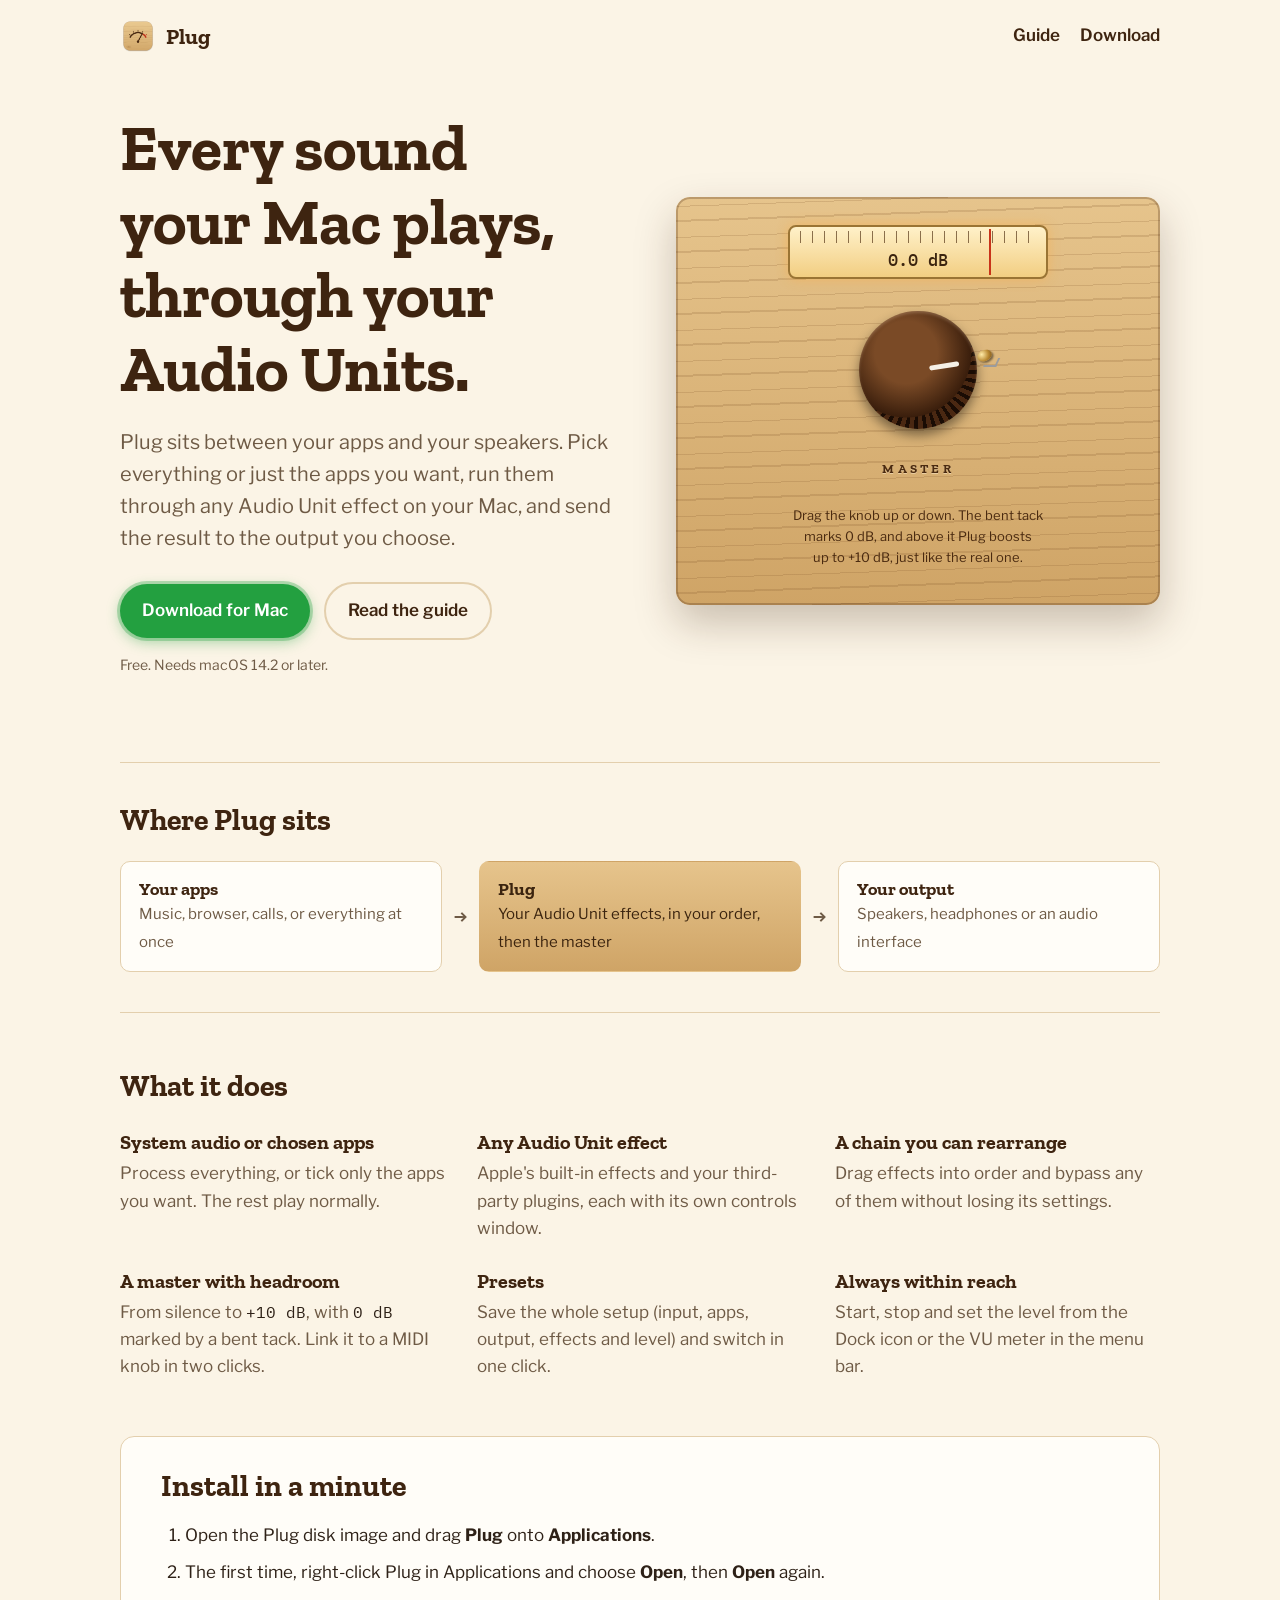
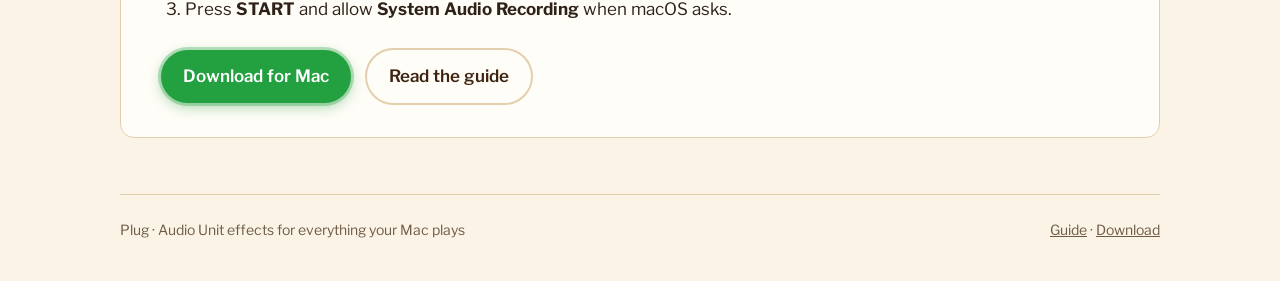
==== Web/index.html @ 9ded76a8 "Add a home page to the web pack Web/index.html: the download page, with a working master knob (same " ====
<!doctype html>
<html lang="en">
<head>
<meta charset="utf-8">
<meta name="viewport" content="width=device-width, initial-scale=1, viewport-fit=cover">
<title>Plug for Mac</title>
<meta name="description" content="Plug runs the sound your Mac plays through Audio Unit effects, and plays it to the output you choose.">
<meta property="og:title" content="Plug for Mac">
<meta property="og:description" content="Audio Unit effects for everything your Mac plays.">
<meta property="og:image" content="og-image.png">
<link rel="icon" href="favicon.svg" type="image/svg+xml">
<link rel="icon" href="favicon-32.png" sizes="32x32" type="image/png">
<link rel="apple-touch-icon" href="apple-touch-icon.png">
<link rel="preconnect" href="https://fonts.googleapis.com">
<link rel="preconnect" href="https://fonts.gstatic.com" crossorigin>
<link rel="stylesheet" href="https://fonts.googleapis.com/css2?family=Zilla+Slab:wght@500;700&family=Libre+Franklin:wght@400;600&family=IBM+Plex+Mono:wght@500&display=swap">
<style>
/* Layout: a pine instrument board beside the pitch, then the signal path, features and three install steps. */
:root {
  --page: #FBF4E6;
  --ink: #3E2410;
  --text: #2E2117;
  --muted: #6E5A45;
  --pine: #E6C48C;
  --pine-deep: #CFA466;
  --grain: rgba(120, 76, 34, 0.18);
  --meter-red: #B83A1E;
  --lamp: #23A040;
  --brass: #E9C97C;
  --panel: #FFFDF8;
  --rule: #E3CFAD;
  --font-display: "Zilla Slab", Rockwell, "Roboto Slab", Georgia, serif;
  --font-body: "Libre Franklin", "Helvetica Neue", Arial, sans-serif;
  --font-mono: "IBM Plex Mono", ui-monospace, Menlo, monospace;
  color-scheme: light;
}
@media (prefers-color-scheme: dark) {
  :root:not([data-theme="light"]) {
    --page: #1C140E;
    --ink: #F0D6A4;
    --text: #EDE1CF;
    --muted: #B9A386;
    --pine: #D9B47A;
    --pine-deep: #BE9054;
    --grain: rgba(110, 66, 26, 0.22);
    --meter-red: #E2643F;
    --lamp: #3CC25C;
    --brass: #D9B867;
    --panel: #261C14;
    --rule: #4A3727;
    color-scheme: dark;
  }
}
:root[data-theme="dark"] {
  --page: #1C140E;
  --ink: #F0D6A4;
  --text: #EDE1CF;
  --muted: #B9A386;
  --pine: #D9B47A;
  --pine-deep: #BE9054;
  --grain: rgba(110, 66, 26, 0.22);
  --meter-red: #E2643F;
  --lamp: #3CC25C;
  --brass: #D9B867;
  --panel: #261C14;
  --rule: #4A3727;
  color-scheme: dark;
}

* { box-sizing: border-box; }
body {
  margin: 0;
  background: var(--page);
  color: var(--text);
  font: 17px/1.6 var(--font-body);
}
.wrap {
  max-width: 1080px;
  margin: 0 auto;
  padding-inline: 20px;
}
a { color: var(--meter-red); }
a:focus-visible, button:focus-visible, [tabindex]:focus-visible {
  outline: 3px solid var(--meter-red);
  outline-offset: 3px;
}
h1, h2, h3 {
  font-family: var(--font-display);
  color: var(--ink);
  line-height: 1.15;
  text-wrap: balance;
  margin: 0;
}

/* Header */
.top {
  display: flex;
  align-items: center;
  justify-content: space-between;
  gap: 16px;
  padding-block: 18px;
}
.brand {
  display: flex;
  align-items: center;
  gap: 10px;
  font: 700 22px var(--font-display);
  color: var(--ink);
  text-decoration: none;
}
.brand img { width: 36px; height: 36px; }
.top nav { display: flex; gap: 20px; font-weight: 600; }
.top nav a { color: var(--ink); text-decoration: none; }
.top nav a:hover { color: var(--meter-red); }

/* Hero */
.hero {
  display: grid;
  grid-template-columns: minmax(0, 1.05fr) minmax(0, 1fr);
  gap: 48px;
  align-items: center;
  padding-block: 40px 72px;
}
.hero h1 { font-size: clamp(38px, 6vw, 64px); font-weight: 700; }
.lede { font-size: 20px; color: var(--muted); max-width: 32em; margin: 20px 0 28px; }
.actions { display: flex; flex-wrap: wrap; gap: 14px; align-items: center; }
.button {
  display: inline-block;
  padding: 13px 22px;
  border-radius: 999px;
  font-weight: 600;
  text-decoration: none;
}
.button.primary {
  background: var(--lamp);
  color: #fff;
  box-shadow: 0 0 0 3px color-mix(in srgb, var(--lamp) 30%, transparent), 0 4px 14px color-mix(in srgb, var(--lamp) 40%, transparent);
}
.button.secondary { color: var(--ink); border: 2px solid var(--rule); }
.fine { font-size: 14px; color: var(--muted); margin-top: 14px; }

/* The board with the live master knob */
.board {
  position: relative;
  border-radius: 14px;
  padding: 28px 24px 24px;
  background:
    repeating-linear-gradient(178deg, transparent 0 9px, var(--grain) 9px 10px, transparent 10px 23px, var(--grain) 23px 25px, transparent 25px 31px),
    linear-gradient(var(--pine), var(--pine-deep));
  box-shadow: inset 0 0 0 2px rgba(60, 30, 10, 0.25), 0 18px 40px rgba(60, 30, 10, 0.25);
  display: grid;
  justify-items: center;
  gap: 16px;
}
.scale {
  position: relative;
  width: min(260px, 100%);
  height: 54px;
  border-radius: 8px;
  background: linear-gradient(#FFF1C9, #F2CE82);
  border: 2px solid #9A7434;
  box-shadow: 0 0 12px rgba(255, 170, 60, 0.45);
  overflow: hidden;
}
.scale::before {
  content: "";
  position: absolute;
  inset: 4px 10px auto;
  height: 12px;
  background: repeating-linear-gradient(90deg, #5A3A1A 0 1px, transparent 1px 12px);
  opacity: 0.7;
}
.needle {
  position: absolute;
  top: 2px;
  bottom: 2px;
  width: 2px;
  background: #C8341A;
  left: calc(10px + (100% - 20px) * var(--p));
  transition: left 0.08s linear;
}
.reading {
  position: absolute;
  inset: auto 0 6px;
  text-align: center;
  font: 500 17px var(--font-mono);
  color: #3B240F;
  font-variant-numeric: tabular-nums;
}
.knob-area {
  position: relative;
  width: 150px;
  height: 150px;
  display: grid;
  place-items: center;
}
.knob {
  width: 118px;
  height: 118px;
  border-radius: 50%;
  position: relative;
  cursor: grab;
  touch-action: none;
  background:
    radial-gradient(circle at 40% 35%, #7A4A26 0 30%, #3A1E0C 62%, transparent 63%),
    repeating-conic-gradient(#1A0C04 0 4deg, #4A2812 4deg 9deg);
  box-shadow: 0 6px 12px rgba(0, 0, 0, 0.45), inset 0 2px 3px rgba(255, 220, 180, 0.25);
}
.knob:active { cursor: grabbing; }
.knob::after {
  content: "";
  position: absolute;
  left: calc(50% - 2.5px);
  top: 18px;
  width: 5px;
  height: 30px;
  border-radius: 3px;
  background: #F5F0E6;
  transform-origin: 50% 41px;
  transform: rotate(var(--angle));
}
.tack {
  position: absolute;
  left: calc(50% - 12px);
  top: calc(50% - 12px);
  width: 24px;
  height: 24px;
  border: 0;
  padding: 0;
  background: none;
  cursor: pointer;
  transform: rotate(var(--unity-angle)) translateY(-70px) rotate(calc(-1 * var(--unity-angle)));
}
.tack::before {
  content: "";
  position: absolute;
  left: 10px;
  top: 11px;
  width: 11px;
  height: 7px;
  border-right: 2px solid #9C9C9C;
  border-bottom: 2px solid #9C9C9C;
  transform: skewX(-25deg);
}
.tack::after {
  content: "";
  position: absolute;
  left: 2px;
  top: 3px;
  width: 15px;
  height: 11px;
  border-radius: 50%;
  transform: rotate(-25deg);
  background: radial-gradient(circle at 35% 30%, #FFEBA8, #BA8A33 55%, #6A4614);
  box-shadow: 1px 2px 2px rgba(0, 0, 0, 0.45);
}
.engraved {
  font: 700 13px var(--font-display);
  letter-spacing: 0.25em;
  color: #4A2A10;
  text-shadow: 0 1px 0 rgba(255, 240, 210, 0.5);
}
.hint { font-size: 13px; color: #4A2A10; text-align: center; max-width: 26em; text-wrap: balance; }

/* Signal path */
.path {
  border-block: 1px solid var(--rule);
  padding-block: 40px;
}
.path h2 { font-size: 30px; margin-bottom: 24px; }
.flow {
  display: flex;
  flex-wrap: wrap;
  align-items: center;
  gap: 12px;
}
.stage {
  flex: 1 1 180px;
  min-width: 0;
  background: var(--panel);
  border: 1px solid var(--rule);
  border-radius: 10px;
  padding: 16px 18px;
}
.stage strong { display: block; font: 700 18px var(--font-display); color: var(--ink); }
.stage span { font-size: 15px; color: var(--muted); }
.stage.plug {
  background: linear-gradient(var(--pine), var(--pine-deep));
  border-color: transparent;
}
.stage.plug strong, .stage.plug span { color: #3B240F; }
.arrow { font: 500 22px var(--font-mono); color: var(--muted); }

/* Features */
.features { padding-block: 56px; }
.features h2 { font-size: 30px; margin-bottom: 28px; }
.grid {
  display: grid;
  grid-template-columns: repeat(3, minmax(0, 1fr));
  gap: 28px 32px;
}
.grid h3 { font-size: 20px; margin-bottom: 6px; }
.grid p { margin: 0; color: var(--muted); }
.unit { font-family: var(--font-mono); font-size: 0.92em; color: var(--text); }

/* Install */
.install {
  background: var(--panel);
  border: 1px solid var(--rule);
  border-radius: 14px;
  padding: 32px clamp(20px, 4vw, 40px);
  margin-bottom: 56px;
}
.install h2 { font-size: 30px; margin-bottom: 18px; }
.install ol {
  margin: 0;
  padding-left: 1.4em;
  display: grid;
  gap: 10px;
  max-width: 40em;
}
.install .actions { margin-top: 24px; }

footer {
  border-top: 1px solid var(--rule);
  padding-block: 24px 40px;
  font-size: 14px;
  color: var(--muted);
  display: flex;
  flex-wrap: wrap;
  gap: 8px 24px;
  justify-content: space-between;
}
footer a { color: var(--muted); }

@media (max-width: 860px) {
  .hero { grid-template-columns: minmax(0, 1fr); gap: 36px; padding-block: 20px 48px; }
  .grid { grid-template-columns: repeat(2, minmax(0, 1fr)); }
}
@media (max-width: 560px) {
  .grid { grid-template-columns: minmax(0, 1fr); }
  .flow { flex-direction: column; align-items: stretch; }
  .stage { flex: none; }
  .arrow { transform: rotate(90deg); align-self: center; }
  .top nav { gap: 14px; font-size: 15px; }
}
@media (prefers-reduced-motion: reduce) {
  .needle { transition: none; }
}
</style>
</head>
<body>
<div class="wrap">
  <header class="top">
    <a class="brand" href="#top"><img src="icon-256.png" alt="">Plug</a>
    <nav>
      <a href="manual.html">Guide</a>
      <a href="https://github.com/erdoar/plug/releases/latest">Download</a>
    </nav>
  </header>

  <section class="hero" id="top">
    <div>
      <h1>Every sound your Mac plays, through your Audio Units.</h1>
      <p class="lede">Plug sits between your apps and your speakers. Pick everything or just the apps you want, run them through any Audio Unit effect on your Mac, and send the result to the output you choose.</p>
      <div class="actions">
        <a class="button primary" href="https://github.com/erdoar/plug/releases/latest">Download for Mac</a>
        <a class="button secondary" href="manual.html">Read the guide</a>
      </div>
      <p class="fine">Free. Needs macOS 14.2 or later.</p>
    </div>

    <div class="board" aria-label="Try Plug's master knob">
      <div class="scale" aria-hidden="true">
        <div class="needle"></div>
        <div class="reading" id="reading">0.0 dB</div>
      </div>
      <div class="knob-area">
        <div class="knob" id="knob" role="slider" tabindex="0" aria-label="Master volume"
             aria-valuemin="0" aria-valuemax="100" aria-valuenow="80" aria-valuetext="0.0 dB"></div>
        <button class="tack" id="tack" type="button" aria-label="Return to 0 dB" title="0 dB. Click to return here."></button>
      </div>
      <div class="engraved">MASTER</div>
      <p class="hint">Drag the knob up or down. The bent tack marks 0&nbsp;dB, and above it Plug boosts up to +10&nbsp;dB, just like the real one.</p>
    </div>
  </section>

  <section class="path" aria-labelledby="path-title">
    <h2 id="path-title">Where Plug sits</h2>
    <div class="flow">
      <div class="stage"><strong>Your apps</strong><span>Music, browser, calls, or everything at once</span></div>
      <div class="arrow" aria-hidden="true">→</div>
      <div class="stage plug"><strong>Plug</strong><span>Your Audio Unit effects, in your order, then the master</span></div>
      <div class="arrow" aria-hidden="true">→</div>
      <div class="stage"><strong>Your output</strong><span>Speakers, headphones or an audio interface</span></div>
    </div>
  </section>

  <section class="features" aria-labelledby="features-title">
    <h2 id="features-title">What it does</h2>
    <div class="grid">
      <div>
        <h3>System audio or chosen apps</h3>
        <p>Process everything, or tick only the apps you want. The rest play normally.</p>
      </div>
      <div>
        <h3>Any Audio Unit effect</h3>
        <p>Apple's built-in effects and your third-party plugins, each with its own controls window.</p>
      </div>
      <div>
        <h3>A chain you can rearrange</h3>
        <p>Drag effects into order and bypass any of them without losing its settings.</p>
      </div>
      <div>
        <h3>A master with headroom</h3>
        <p>From silence to <span class="unit">+10 dB</span>, with <span class="unit">0 dB</span> marked by a bent tack. Link it to a MIDI knob in two clicks.</p>
      </div>
      <div>
        <h3>Presets</h3>
        <p>Save the whole setup (input, apps, output, effects and level) and switch in one click.</p>
      </div>
      <div>
        <h3>Always within reach</h3>
        <p>Start, stop and set the level from the Dock icon or the VU meter in the menu bar.</p>
      </div>
    </div>
  </section>

  <section class="install" id="install" aria-labelledby="install-title">
    <h2 id="install-title">Install in a minute</h2>
    <ol>
      <li>Open the Plug disk image and drag <strong>Plug</strong> onto <strong>Applications</strong>.</li>
      <li>The first time, right-click Plug in Applications and choose <strong>Open</strong>, then <strong>Open</strong> again.</li>
      <li>Press <strong>START</strong> and allow <strong>System Audio Recording</strong> when macOS asks.</li>
    </ol>
    <div class="actions">
      <a class="button primary" href="https://github.com/erdoar/plug/releases/latest">Download for Mac</a>
      <a class="button secondary" href="manual.html">Read the guide</a>
    </div>
  </section>

  <footer>
    <span>Plug · Audio Unit effects for everything your Mac plays</span>
    <span><a href="manual.html">Guide</a> · <a href="https://github.com/erdoar/plug/releases/latest">Download</a></span>
  </footer>
</div>

<script>
(function () {
  // The same taper as Plug's master knob: 0 dB at 80% of the travel, a
  // cubic fall to silence below it, and an even rise to +10 dB above it.
  var UNITY = 0.8, MAX_BOOST = 10;
  var knob = document.getElementById("knob");
  var reading = document.getElementById("reading");
  var tack = document.getElementById("tack");
  var root = document.documentElement;
  var position = UNITY;

  function decibels(p) {
    if (p <= 0) return null;
    if (p >= UNITY) return MAX_BOOST * (p - UNITY) / (1 - UNITY);
    return 20 * Math.log10(Math.pow(p / UNITY, 3));
  }
  function label(p) {
    var d = decibels(p);
    if (d === null) return "−∞ dB";
    if (Math.abs(d) < 0.05) return "0.0 dB";
    return (d > 0 ? "+" : "−") + Math.abs(d).toFixed(1) + " dB";
  }
  function set(p) {
    position = Math.min(1, Math.max(0, p));
    var text = label(position);
    root.style.setProperty("--p", position);
    root.style.setProperty("--angle", (-135 + 270 * position) + "deg");
    reading.textContent = text;
    knob.setAttribute("aria-valuenow", String(Math.round(position * 100)));
    knob.setAttribute("aria-valuetext", text);
  }
  root.style.setProperty("--unity-angle", (-135 + 270 * UNITY) + "deg");

  var startY = null, startP = 0;
  knob.addEventListener("pointerdown", function (e) {
    startY = e.clientY;
    startP = position;
    knob.setPointerCapture(e.pointerId);
  });
  knob.addEventListener("pointermove", function (e) {
    if (startY === null) return;
    set(startP - (e.clientY - startY) / 200);
  });
  function end() { startY = null; }
  knob.addEventListener("pointerup", end);
  knob.addEventListener("pointercancel", end);
  knob.addEventListener("keydown", function (e) {
    var step = { ArrowUp: 0.02, ArrowRight: 0.02, ArrowDown: -0.02, ArrowLeft: -0.02 }[e.key];
    if (step !== undefined) { set(position + step); e.preventDefault(); }
    if (e.key === "Home") { set(0); e.preventDefault(); }
    if (e.key === "End") { set(1); e.preventDefault(); }
  });
  tack.addEventListener("click", function () { set(UNITY); });
  set(UNITY);
})();
</script>
</body>
</html>
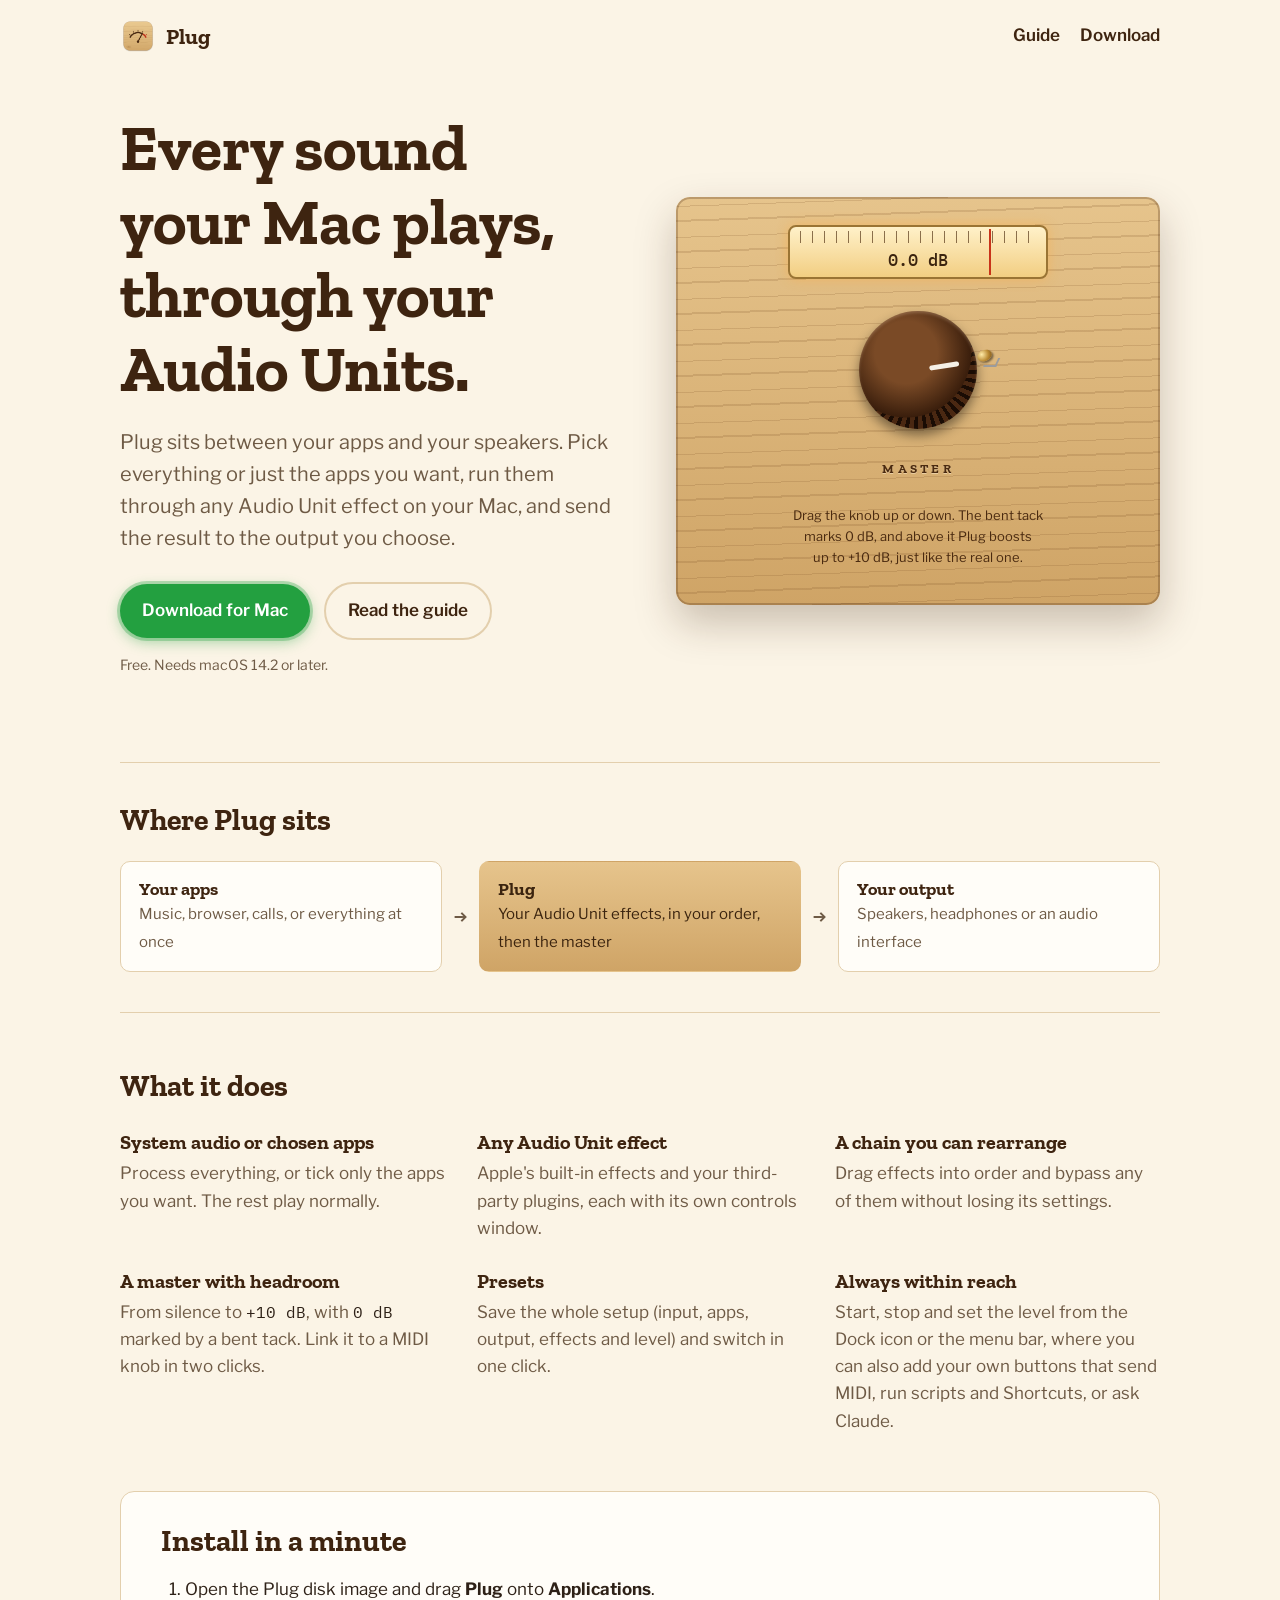
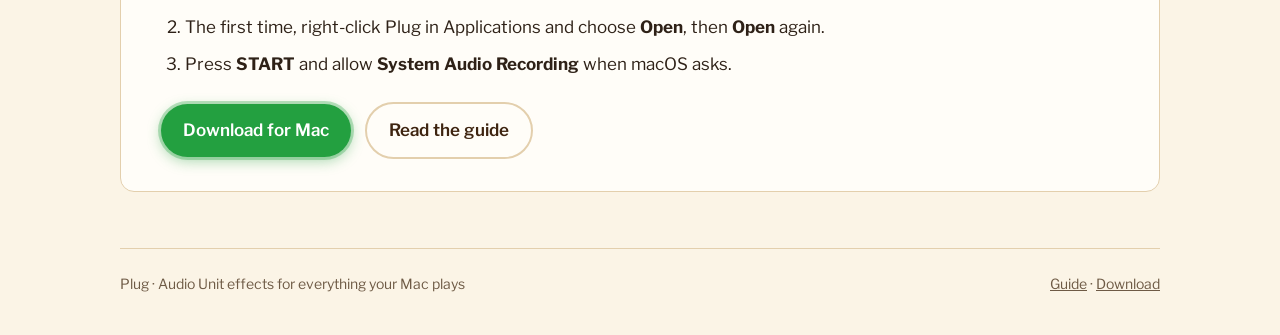
==== commit 5a363728: "Add programmable buttons to the menu bar panel, set up in Settings Each button runs one action: a Pl" ====
--- a/Web/index.html
+++ b/Web/index.html
@@ -421,7 +421,7 @@
       </div>
       <div>
         <h3>Always within reach</h3>
-        <p>Start, stop and set the level from the Dock icon or the VU meter in the menu bar.</p>
+        <p>Start, stop and set the level from the Dock icon or the menu bar, where you can also add your own buttons that send MIDI, run scripts and Shortcuts, or ask Claude.</p>
       </div>
     </div>
   </section>
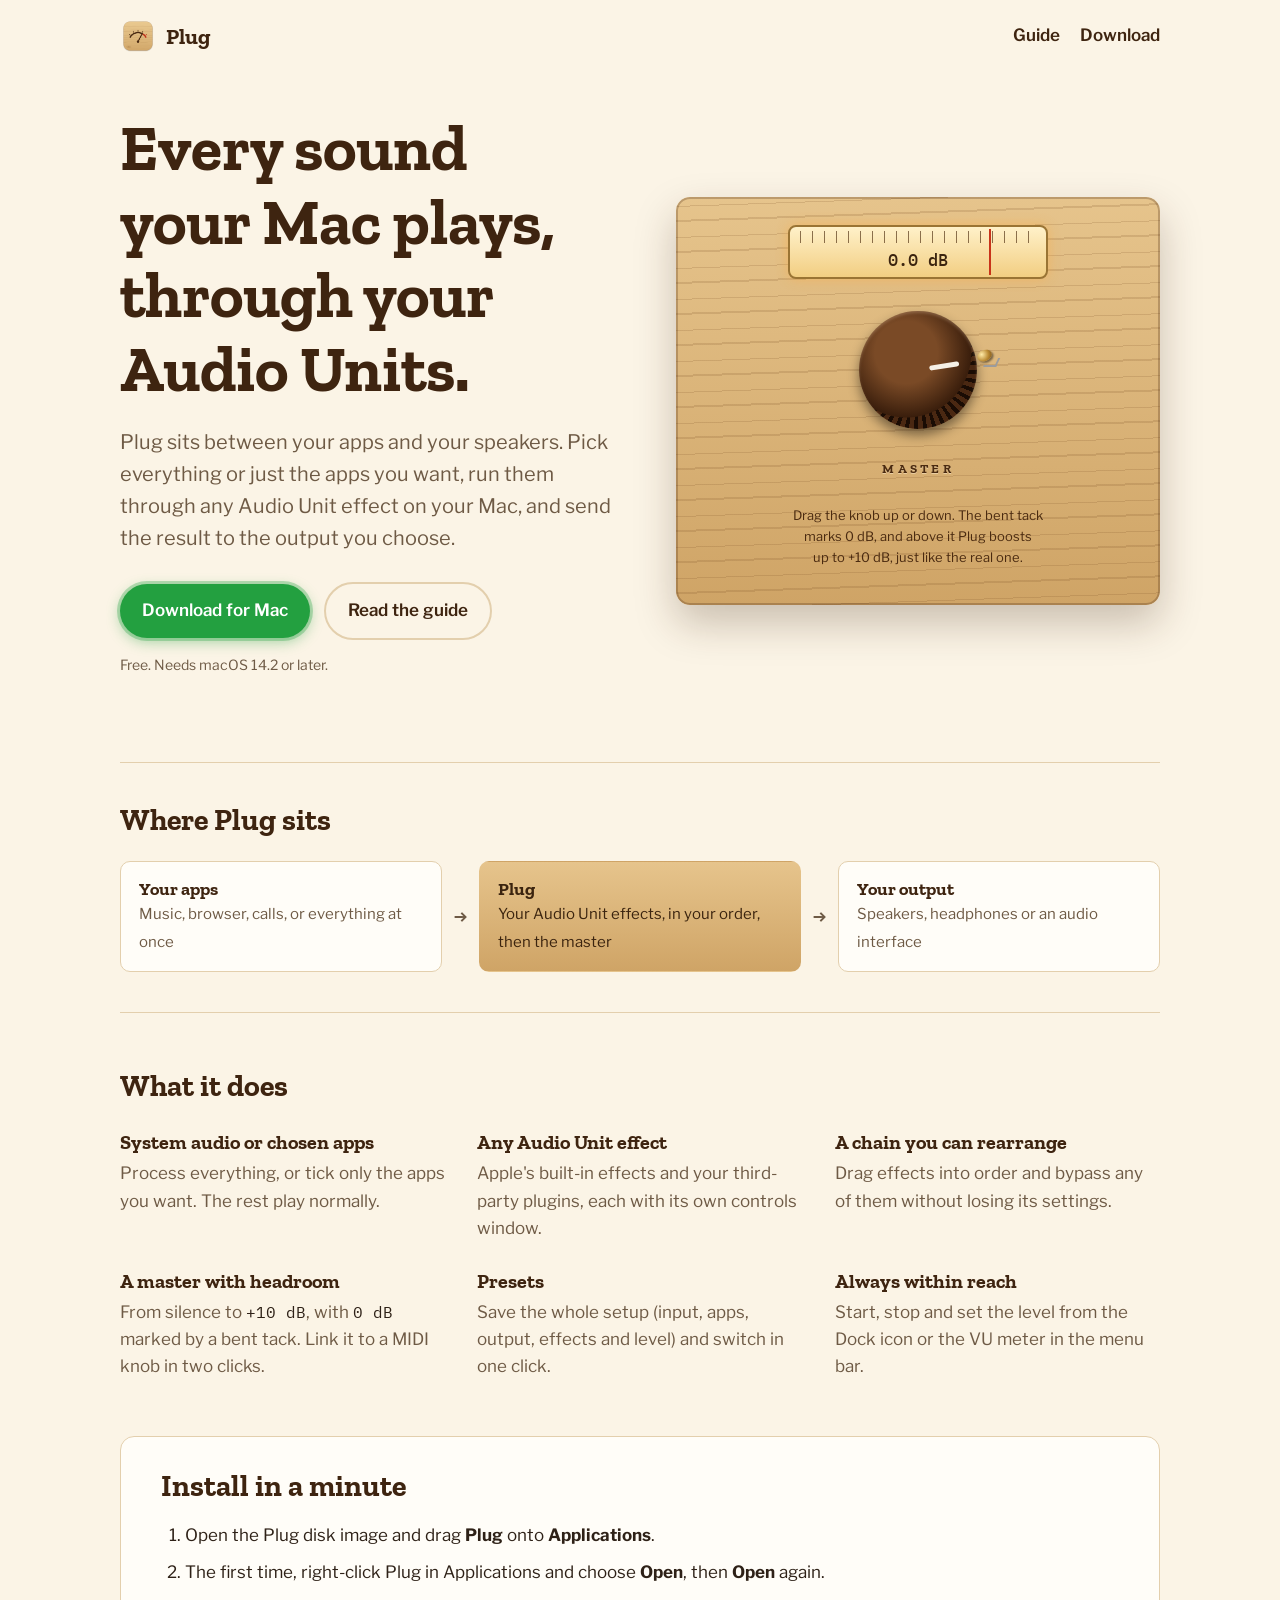
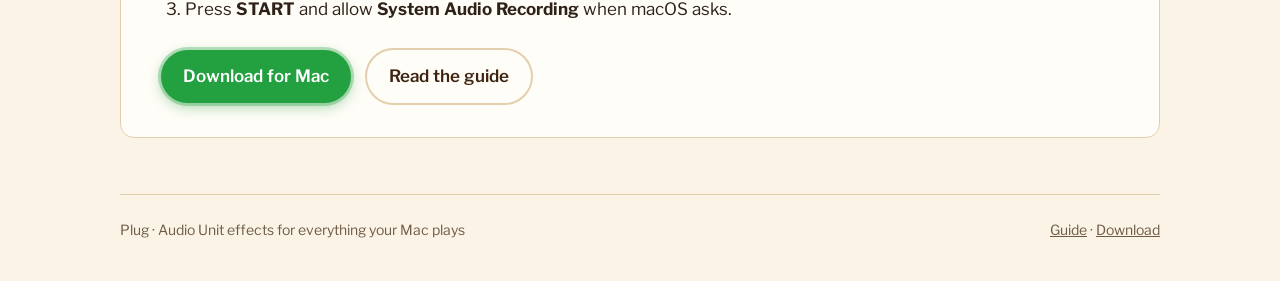
==== commit 6afee3c9: "Merge pull request #20 from erdoar/claude/landing-page Home page for the web pack" ====
--- a/Web/index.html
+++ b/Web/index.html
@@ -421,7 +421,7 @@
       </div>
       <div>
         <h3>Always within reach</h3>
-        <p>Start, stop and set the level from the Dock icon or the menu bar, where you can also add your own buttons that send MIDI, run scripts and Shortcuts, or ask Claude.</p>
+        <p>Start, stop and set the level from the Dock icon or the VU meter in the menu bar.</p>
       </div>
     </div>
   </section>
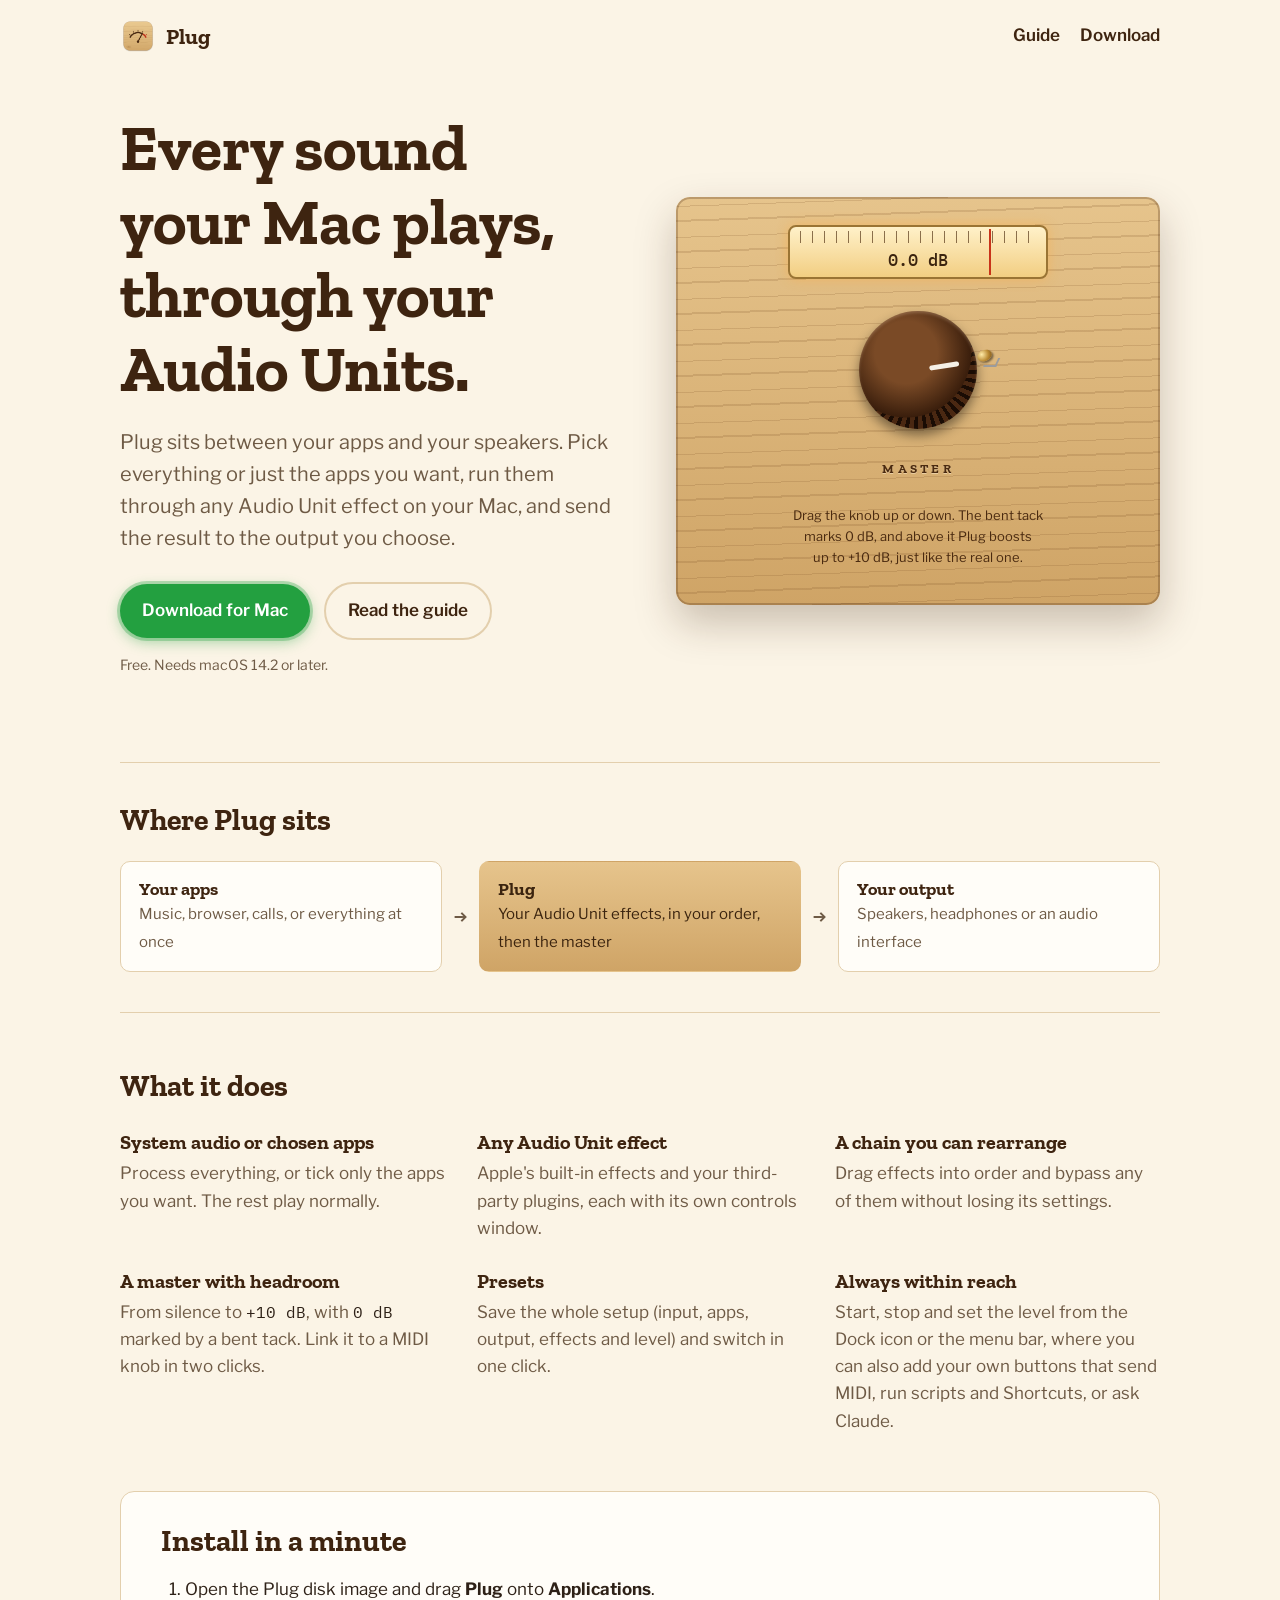
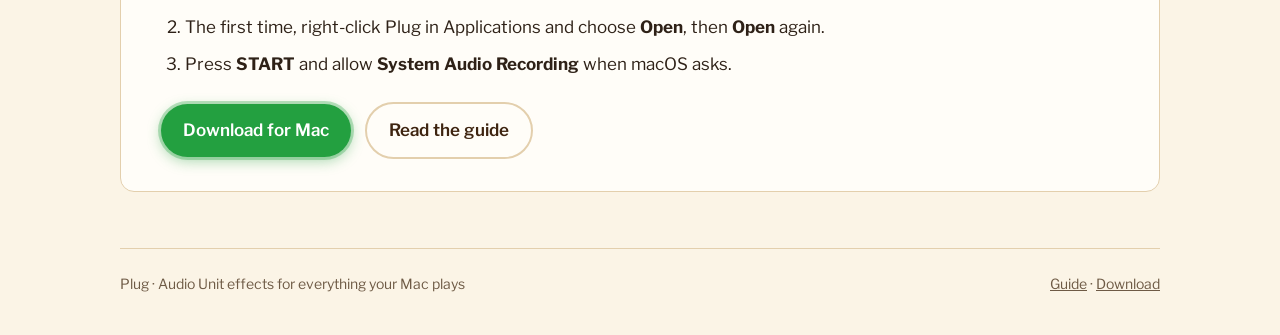
==== commit 78b50746: "Merge pull request #21 from erdoar/claude/menu-bar-buttons Programmable buttons in the menu bar pane" ====
--- a/Web/index.html
+++ b/Web/index.html
@@ -421,7 +421,7 @@
       </div>
       <div>
         <h3>Always within reach</h3>
-        <p>Start, stop and set the level from the Dock icon or the VU meter in the menu bar.</p>
+        <p>Start, stop and set the level from the Dock icon or the menu bar, where you can also add your own buttons that send MIDI, run scripts and Shortcuts, or ask Claude.</p>
       </div>
     </div>
   </section>
